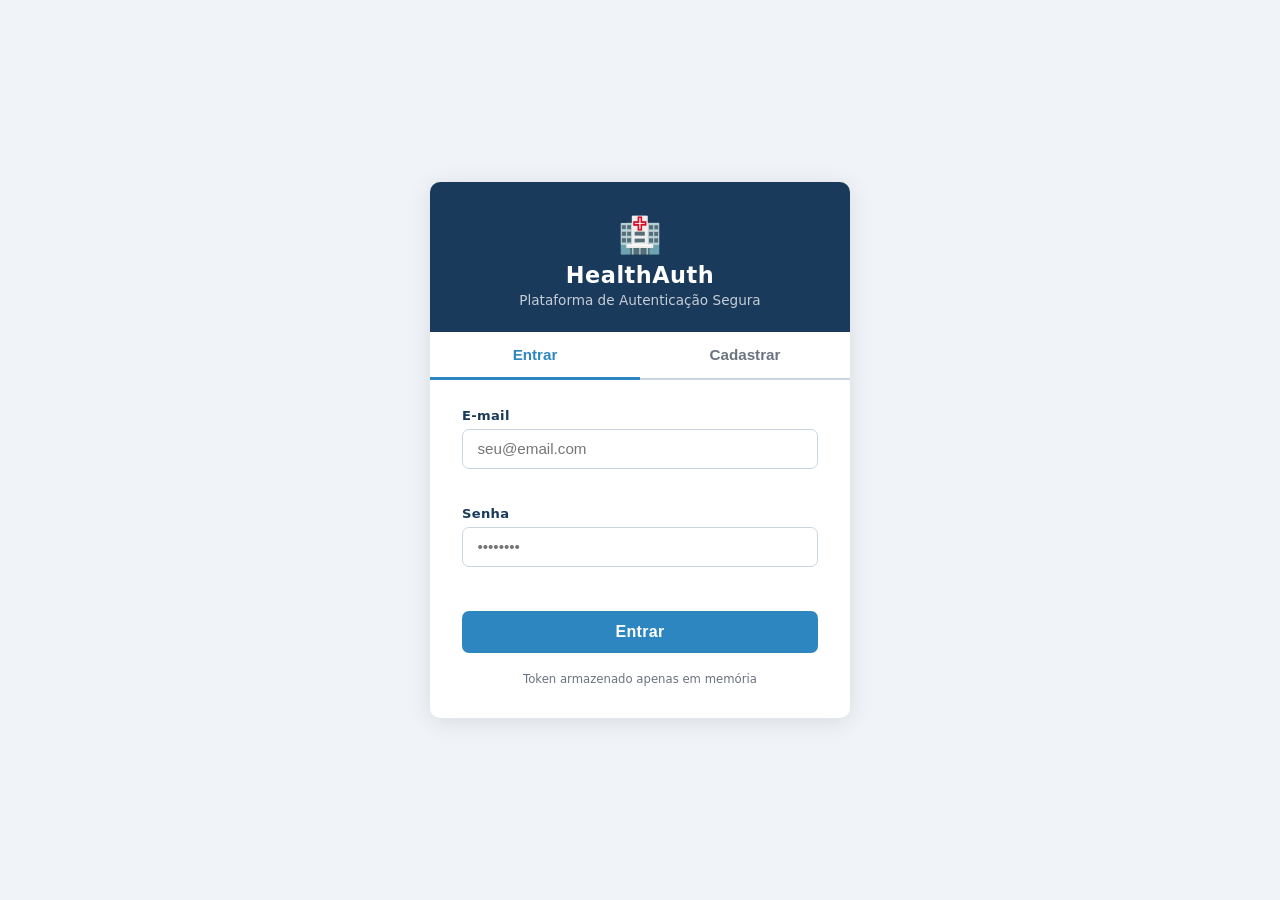
==== Frontend/dashboard.html @ e2c79080 "init" ====
<!DOCTYPE html>
<html lang="pt-BR">

<head>
  <meta charset="UTF-8" />
  <meta name="viewport" content="width=device-width, initial-scale=1.0" />
  <title>HealthAuth — Dashboard</title>
  <style>
    *,
    *::before,
    *::after {
      box-sizing: border-box;
      margin: 0;
      padding: 0;
    }

    :root {
      --primary: #1A3A5C;
      --accent: #2E86C1;
      --light: #D6EAF8;
      --danger: #C0392B;
      --success: #1E8449;
      --bg: #F0F4F8;
      --card: #FFFFFF;
      --text: #222222;
      --muted: #6B7280;
      --border: #CBD5E1;
      --radius: 10px;
      --shadow: 0 4px 24px rgba(0, 0, 0, .10);
    }

    body {
      font-family: 'Segoe UI', system-ui, sans-serif;
      background: var(--bg);
      color: var(--text);
      min-height: 100vh;
    }

    /* ── Navbar ── */
    nav {
      background: var(--primary);
      color: #fff;
      display: flex;
      align-items: center;
      justify-content: space-between;
      padding: 0 2rem;
      height: 60px;
      box-shadow: 0 2px 8px rgba(0, 0, 0, .2);
    }

    .nav-brand {
      font-size: 1.15rem;
      font-weight: 700;
      letter-spacing: .5px;
    }

    .nav-right {
      display: flex;
      align-items: center;
      gap: 1.2rem;
    }

    .nav-user {
      font-size: .9rem;
      opacity: .85;
    }

    .btn-logout {
      background: rgba(255, 255, 255, .15);
      border: 1px solid rgba(255, 255, 255, .3);
      color: #fff;
      padding: .4rem .9rem;
      border-radius: 6px;
      font-size: .85rem;
      font-weight: 600;
      cursor: pointer;
      transition: background .2s;
    }

    .btn-logout:hover {
      background: rgba(255, 255, 255, .28);
    }

    /* ── Layout ── */
    main {
      max-width: 900px;
      margin: 2.5rem auto;
      padding: 0 1.5rem;
    }

    .welcome {
      background: var(--card);
      border-radius: var(--radius);
      box-shadow: var(--shadow);
      padding: 1.8rem 2rem;
      margin-bottom: 1.5rem;
      border-left: 5px solid var(--accent);
    }

    .welcome h2 {
      font-size: 1.3rem;
      color: var(--primary);
      margin-bottom: .3rem;
    }

    .welcome p {
      color: var(--muted);
      font-size: .92rem;
    }

    /* ── Cards grid ── */
    .grid {
      display: grid;
      grid-template-columns: repeat(auto-fit, minmax(240px, 1fr));
      gap: 1.2rem;
      margin-bottom: 1.5rem;
    }

    .info-card {
      background: var(--card);
      border-radius: var(--radius);
      box-shadow: var(--shadow);
      padding: 1.4rem 1.6rem;
    }

    .info-card .label {
      font-size: .78rem;
      font-weight: 700;
      color: var(--muted);
      text-transform: uppercase;
      letter-spacing: .5px;
      margin-bottom: .4rem;
    }

    .info-card .value {
      font-size: 1rem;
      color: var(--text);
      word-break: break-all;
    }

    .info-card .badge {
      display: inline-block;
      background: var(--light);
      color: var(--primary);
      font-size: .78rem;
      font-weight: 700;
      padding: .2rem .6rem;
      border-radius: 20px;
      margin-top: .3rem;
    }

    /* ── Token viewer ── */
    .token-card {
      background: var(--card);
      border-radius: var(--radius);
      box-shadow: var(--shadow);
      padding: 1.6rem 2rem;
      margin-bottom: 1.5rem;
    }

    .token-card h3 {
      color: var(--primary);
      font-size: 1rem;
      margin-bottom: 1rem;
      display: flex;
      align-items: center;
      gap: .4rem;
    }

    .token-parts {
      display: flex;
      flex-direction: column;
      gap: .6rem;
    }

    .token-part {
      border-radius: 6px;
      padding: .7rem 1rem;
      font-family: monospace;
      font-size: .78rem;
      word-break: break-all;
    }

    .part-header {
      background: #fde8e8;
      color: #922b21;
    }

    .part-payload {
      background: #e8f5e9;
      color: #1a5c2a;
    }

    .part-sig {
      background: #fff3cd;
      color: #856404;
    }

    .part-label {
      font-size: .7rem;
      font-weight: 700;
      text-transform: uppercase;
      margin-bottom: .25rem;
      opacity: .7;
    }

    /* ── Payload decoded ── */
    .payload-box {
      background: #f8fafc;
      border: 1px solid var(--border);
      border-radius: 6px;
      padding: .8rem 1rem;
      font-family: monospace;
      font-size: .82rem;
      white-space: pre-wrap;
      color: var(--text);
    }

    /* ── Security note ── */
    .security-banner {
      background: #e8f5e9;
      border: 1px solid #c8e6c9;
      border-radius: var(--radius);
      padding: 1rem 1.4rem;
      font-size: .85rem;
      color: var(--success);
      display: flex;
      gap: .6rem;
      align-items: flex-start;
    }

    .security-banner strong {
      display: block;
      margin-bottom: .2rem;
    }

    /* ── Overlay de carregamento ── */
    #loading {
      position: fixed;
      inset: 0;
      background: #fff;
      display: flex;
      align-items: center;
      justify-content: center;
      font-size: 1.1rem;
      color: var(--muted);
      z-index: 999;
    }
  </style>
</head>

<body>

  <div id="loading">🔐 Verificando autenticação...</div>

  <nav>
    <span class="nav-brand">🏥 HealthAuth</span>
    <div class="nav-right">
      <span class="nav-user" id="nav-email">—</span>
      <button class="btn-logout" onclick="logout()">Sair</button>
    </div>
  </nav>

  <main id="main-content" style="display:none">

    <div class="welcome">
      <h2 id="welcome-msg">Bem-vindo! 👋</h2>
      <p>Você está autenticado. Esta página só é acessível com um JWT válido armazenado em memória.</p>
    </div>

    <div class="grid">
      <div class="info-card">
        <div class="label">Usuário (sub)</div>
        <div class="value" id="info-email">—</div>
      </div>
      <div class="info-card">
        <div class="label">Perfil (role)</div>
        <div class="value"><span class="badge" id="info-role">—</span></div>
      </div>
      <div class="info-card">
        <div class="label">Token emitido em</div>
        <div class="value" id="info-iat">—</div>
      </div>
      <div class="info-card">
        <div class="label">Token expira em</div>
        <div class="value" id="info-exp">—</div>
      </div>
    </div>

    <div class="token-card">
      <h3>🔍 Anatomia do seu JWT</h3>
      <div class="token-parts">
        <div class="token-part part-header">
          <div class="part-label">Header (vermelho)</div>
          <span id="raw-header">—</span>
        </div>
        <div class="token-part part-payload">
          <div class="part-label">Payload (verde) — visível sem chave secreta!</div>
          <span id="raw-payload">—</span>
        </div>
        <div class="token-part part-sig">
          <div class="part-label">Signature (amarelo) — só verificável com a chave secreta</div>
          <span id="raw-sig">—</span>
        </div>
      </div>

      <h3 style="margin-top:1.2rem">📦 Payload decodificado</h3>
      <pre class="payload-box" id="payload-decoded">—</pre>
    </div>

    <div class="security-banner">
      <span>🔒</span>
      <div>
        <strong>Armazenamento seguro em memória</strong>
        O token JWT está salvo apenas em uma variável JavaScript (não em <code>localStorage</code>
        nem <code>sessionStorage</code>). Se você fechar esta aba, o token é descartado e
        será necessário fazer login novamente — exatamente como deve funcionar.
      </div>
    </div>

  </main>

  <script>
    // ═══════════════════════════════════════════════════════════════
    // AuthStore compartilhado — em produção real, estaria num módulo
    // JS separado importado via <script type="module">
    // ═══════════════════════════════════════════════════════════════
    const AuthStore = (() => {
      let _token = null;
      return {
        set(t) { _token = t; },
        get() { return _token; },
        clear() { _token = null; },
        isAuth() { return !!_token; }
      };
    })();

    // ── Simula recuperação do token da página de login ─────────────
    // Em produção real, o token viria de uma chamada à API de login
    // feita nesta mesma sessão (mesmo módulo JS). Aqui, para fins
    // didáticos, usamos sessionStorage APENAS como ponte entre páginas,
    // e limpamos imediatamente após ler — o token de trabalho
    // permanece apenas na variável em memória.

    (function bootstrap() {
      const bridgeToken = sessionStorage.getItem('_auth_bridge');
      if (bridgeToken) {
        AuthStore.set(bridgeToken);
        sessionStorage.removeItem('_auth_bridge'); // limpa o storage imediatamente
      }
    })();

    // ── Proteção de rota ───────────────────────────────────────────
    window.addEventListener('DOMContentLoaded', () => {
      if (!AuthStore.isAuth()) {
        window.location.href = 'index.html';
        return;
      }
      document.getElementById('loading').style.display = 'none';
      document.getElementById('main-content').style.display = 'block';
      renderToken(AuthStore.get());
    });

    // ── Decode JWT (sem verificação — apenas visualização didática) ──
    function base64UrlDecode(str) {
      str = str.replace(/-/g, '+').replace(/_/g, '/');
      while (str.length % 4) str += '=';
      try { return JSON.parse(atob(str)); } catch { return null; }
    }

    function renderToken(token) {
      const parts = token.split('.');
      if (parts.length !== 3) return;

      const [h, p, s] = parts;
      const header = base64UrlDecode(h);
      const payload = base64UrlDecode(p);

      document.getElementById('raw-header').textContent = h;
      document.getElementById('raw-payload').textContent = p;
      document.getElementById('raw-sig').textContent = s;

      if (payload) {
        document.getElementById('info-email').textContent = payload.sub || '—';
        document.getElementById('info-role').textContent = payload.role || payload.roles || '—';
        document.getElementById('nav-email').textContent = payload.sub || '—';
        document.getElementById('welcome-msg').textContent =
          `Bem-vindo, ${payload.name || payload.sub}! 👋`;

        const fmt = ts => ts ? new Date(ts * 1000).toLocaleString('pt-BR') : '—';
        document.getElementById('info-iat').textContent = fmt(payload.iat);
        document.getElementById('info-exp').textContent = fmt(payload.exp);

        document.getElementById('payload-decoded').textContent =
          JSON.stringify(payload, null, 2);
      }
    }

    // ── Logout ─────────────────────────────────────────────────────
    async function logout() {
      const token = AuthStore.get();
      // Notifica a API para invalidar o token no servidor
      try {
        await fetch('http://localhost:8080/api/auth/logout', {
          method: 'POST',
          headers: { 'Authorization': `Bearer ${token}` }
        });
      } catch { /* ignora erros de rede no logout */ }

      AuthStore.clear();
      window.location.href = 'index.html';
    }

    // ── Requisição autenticada (exemplo de uso) ───────────────────
    async function fetchAutenticado(url, options = {}) {
      const token = AuthStore.get();
      if (!token) { window.location.href = 'index.html'; return; }

      const res = await fetch(url, {
        ...options,
        headers: {
          ...options.headers,
          'Authorization': `Bearer ${token}`
        }
      });

      if (res.status === 401) {
        console.log("TESTE");
        AuthStore.clear();
        window.location.href = 'index.html';
        return;
      }
      return res;
    }
  </script>
</body>

</html>
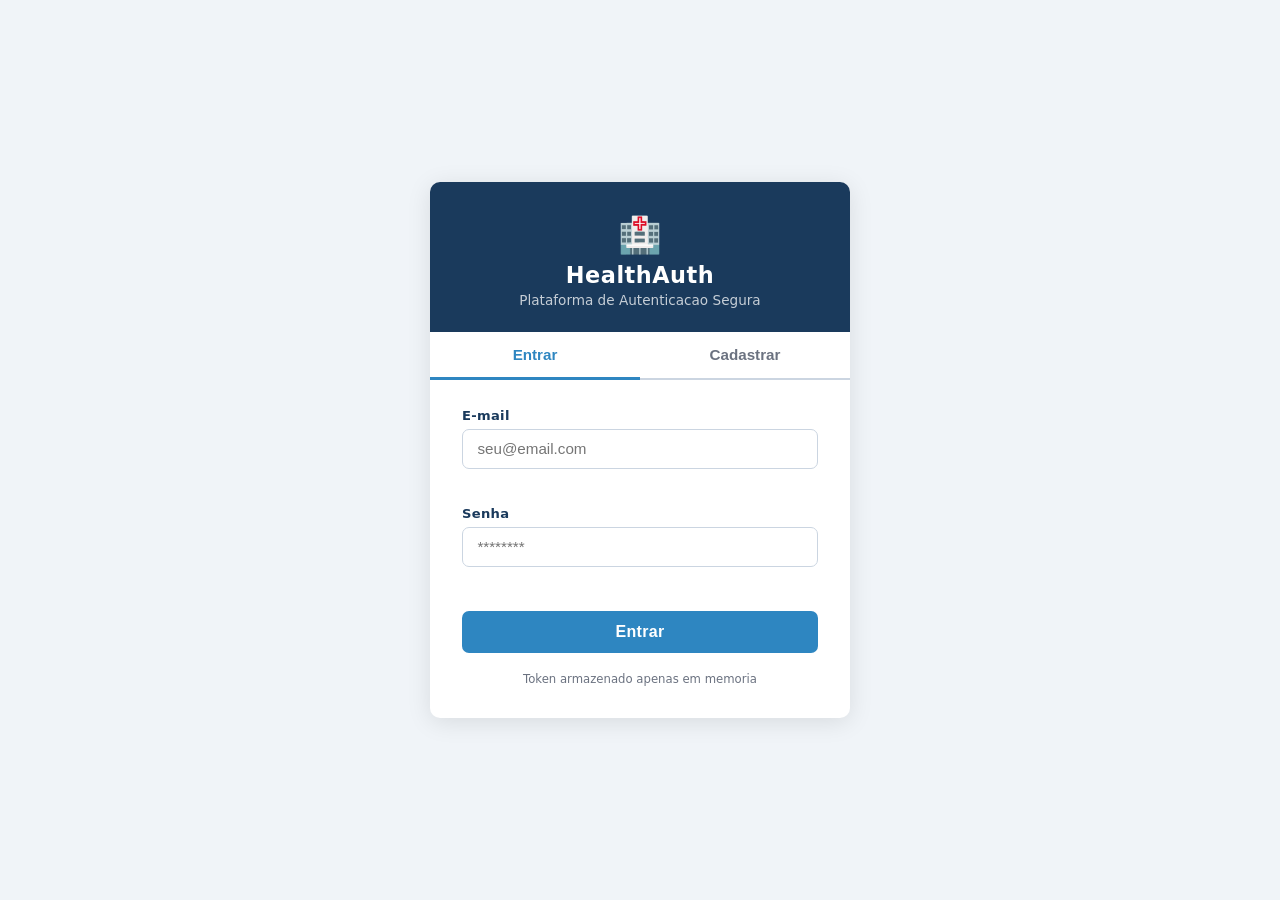
==== commit a168ae31: "feat: add UI and validation scripts for alert handling and password strength - Introduced `ui.js` fo" ====
--- a/Frontend/dashboard.html
+++ b/Frontend/dashboard.html
@@ -4,435 +4,110 @@
 <head>
   <meta charset="UTF-8" />
   <meta name="viewport" content="width=device-width, initial-scale=1.0" />
-  <title>HealthAuth — Dashboard</title>
-  <style>
-    *,
-    *::before,
-    *::after {
-      box-sizing: border-box;
-      margin: 0;
-      padding: 0;
-    }
-
-    :root {
-      --primary: #1A3A5C;
-      --accent: #2E86C1;
-      --light: #D6EAF8;
-      --danger: #C0392B;
-      --success: #1E8449;
-      --bg: #F0F4F8;
-      --card: #FFFFFF;
-      --text: #222222;
-      --muted: #6B7280;
-      --border: #CBD5E1;
-      --radius: 10px;
-      --shadow: 0 4px 24px rgba(0, 0, 0, .10);
-    }
-
-    body {
-      font-family: 'Segoe UI', system-ui, sans-serif;
-      background: var(--bg);
-      color: var(--text);
-      min-height: 100vh;
-    }
-
-    /* ── Navbar ── */
-    nav {
-      background: var(--primary);
-      color: #fff;
-      display: flex;
-      align-items: center;
-      justify-content: space-between;
-      padding: 0 2rem;
-      height: 60px;
-      box-shadow: 0 2px 8px rgba(0, 0, 0, .2);
-    }
-
-    .nav-brand {
-      font-size: 1.15rem;
-      font-weight: 700;
-      letter-spacing: .5px;
-    }
-
-    .nav-right {
-      display: flex;
-      align-items: center;
-      gap: 1.2rem;
-    }
-
-    .nav-user {
-      font-size: .9rem;
-      opacity: .85;
-    }
-
-    .btn-logout {
-      background: rgba(255, 255, 255, .15);
-      border: 1px solid rgba(255, 255, 255, .3);
-      color: #fff;
-      padding: .4rem .9rem;
-      border-radius: 6px;
-      font-size: .85rem;
-      font-weight: 600;
-      cursor: pointer;
-      transition: background .2s;
-    }
-
-    .btn-logout:hover {
-      background: rgba(255, 255, 255, .28);
-    }
-
-    /* ── Layout ── */
-    main {
-      max-width: 900px;
-      margin: 2.5rem auto;
-      padding: 0 1.5rem;
-    }
-
-    .welcome {
-      background: var(--card);
-      border-radius: var(--radius);
-      box-shadow: var(--shadow);
-      padding: 1.8rem 2rem;
-      margin-bottom: 1.5rem;
-      border-left: 5px solid var(--accent);
-    }
-
-    .welcome h2 {
-      font-size: 1.3rem;
-      color: var(--primary);
-      margin-bottom: .3rem;
-    }
-
-    .welcome p {
-      color: var(--muted);
-      font-size: .92rem;
-    }
-
-    /* ── Cards grid ── */
-    .grid {
-      display: grid;
-      grid-template-columns: repeat(auto-fit, minmax(240px, 1fr));
-      gap: 1.2rem;
-      margin-bottom: 1.5rem;
-    }
-
-    .info-card {
-      background: var(--card);
-      border-radius: var(--radius);
-      box-shadow: var(--shadow);
-      padding: 1.4rem 1.6rem;
-    }
-
-    .info-card .label {
-      font-size: .78rem;
-      font-weight: 700;
-      color: var(--muted);
-      text-transform: uppercase;
-      letter-spacing: .5px;
-      margin-bottom: .4rem;
-    }
-
-    .info-card .value {
-      font-size: 1rem;
-      color: var(--text);
-      word-break: break-all;
-    }
-
-    .info-card .badge {
-      display: inline-block;
-      background: var(--light);
-      color: var(--primary);
-      font-size: .78rem;
-      font-weight: 700;
-      padding: .2rem .6rem;
-      border-radius: 20px;
-      margin-top: .3rem;
-    }
-
-    /* ── Token viewer ── */
-    .token-card {
-      background: var(--card);
-      border-radius: var(--radius);
-      box-shadow: var(--shadow);
-      padding: 1.6rem 2rem;
-      margin-bottom: 1.5rem;
-    }
-
-    .token-card h3 {
-      color: var(--primary);
-      font-size: 1rem;
-      margin-bottom: 1rem;
-      display: flex;
-      align-items: center;
-      gap: .4rem;
-    }
-
-    .token-parts {
-      display: flex;
-      flex-direction: column;
-      gap: .6rem;
-    }
-
-    .token-part {
-      border-radius: 6px;
-      padding: .7rem 1rem;
-      font-family: monospace;
-      font-size: .78rem;
-      word-break: break-all;
-    }
-
-    .part-header {
-      background: #fde8e8;
-      color: #922b21;
-    }
-
-    .part-payload {
-      background: #e8f5e9;
-      color: #1a5c2a;
-    }
-
-    .part-sig {
-      background: #fff3cd;
-      color: #856404;
-    }
-
-    .part-label {
-      font-size: .7rem;
-      font-weight: 700;
-      text-transform: uppercase;
-      margin-bottom: .25rem;
-      opacity: .7;
-    }
-
-    /* ── Payload decoded ── */
-    .payload-box {
-      background: #f8fafc;
-      border: 1px solid var(--border);
-      border-radius: 6px;
-      padding: .8rem 1rem;
-      font-family: monospace;
-      font-size: .82rem;
-      white-space: pre-wrap;
-      color: var(--text);
-    }
-
-    /* ── Security note ── */
-    .security-banner {
-      background: #e8f5e9;
-      border: 1px solid #c8e6c9;
-      border-radius: var(--radius);
-      padding: 1rem 1.4rem;
-      font-size: .85rem;
-      color: var(--success);
-      display: flex;
-      gap: .6rem;
-      align-items: flex-start;
-    }
-
-    .security-banner strong {
-      display: block;
-      margin-bottom: .2rem;
-    }
-
-    /* ── Overlay de carregamento ── */
-    #loading {
-      position: fixed;
-      inset: 0;
-      background: #fff;
-      display: flex;
-      align-items: center;
-      justify-content: center;
-      font-size: 1.1rem;
-      color: var(--muted);
-      z-index: 999;
-    }
-  </style>
+  <title>HealthAuth - Dashboard</title>
+  <link rel="stylesheet" href="./assets/css/base.css" />
+  <link rel="stylesheet" href="./assets/css/dashboard.css" />
 </head>
 
 <body>
-
-  <div id="loading">🔐 Verificando autenticação...</div>
+  <div id="loading">🔐 Verificando autenticacao...</div>
 
   <nav>
     <span class="nav-brand">🏥 HealthAuth</span>
     <div class="nav-right">
-      <span class="nav-user" id="nav-email">—</span>
-      <button class="btn-logout" onclick="logout()">Sair</button>
+      <span class="nav-user" id="nav-email">-</span>
+      <button class="btn-logout" id="logout-btn" type="button">Sair</button>
     </div>
   </nav>
 
   <main id="main-content" style="display:none">
+    <section class="welcome">
+      <h2 id="welcome-msg">Bem-vindo!</h2>
+      <p>Voce esta autenticado. Esta pagina so e acessivel com um JWT valido armazenado em memoria.</p>
+    </section>
 
-    <div class="welcome">
-      <h2 id="welcome-msg">Bem-vindo! 👋</h2>
-      <p>Você está autenticado. Esta página só é acessível com um JWT válido armazenado em memória.</p>
-    </div>
-
-    <div class="grid">
+    <section class="grid">
       <div class="info-card">
-        <div class="label">Usuário (sub)</div>
-        <div class="value" id="info-email">—</div>
+        <div class="label">Usuario (sub)</div>
+        <div class="value" id="info-email">-</div>
       </div>
       <div class="info-card">
         <div class="label">Perfil (role)</div>
-        <div class="value"><span class="badge" id="info-role">—</span></div>
+        <div class="value"><span class="badge" id="info-role">-</span></div>
       </div>
       <div class="info-card">
         <div class="label">Token emitido em</div>
-        <div class="value" id="info-iat">—</div>
+        <div class="value" id="info-iat">-</div>
       </div>
       <div class="info-card">
         <div class="label">Token expira em</div>
-        <div class="value" id="info-exp">—</div>
+        <div class="value" id="info-exp">-</div>
       </div>
-    </div>
+    </section>
 
-    <div class="token-card">
-      <h3>🔍 Anatomia do seu JWT</h3>
+    <section class="token-card">
+      <h3>Anatomia do seu JWT</h3>
       <div class="token-parts">
         <div class="token-part part-header">
-          <div class="part-label">Header (vermelho)</div>
-          <span id="raw-header">—</span>
+          <div class="part-label">Header</div>
+          <span id="raw-header">-</span>
         </div>
         <div class="token-part part-payload">
-          <div class="part-label">Payload (verde) — visível sem chave secreta!</div>
-          <span id="raw-payload">—</span>
+          <div class="part-label">Payload</div>
+          <span id="raw-payload">-</span>
         </div>
         <div class="token-part part-sig">
-          <div class="part-label">Signature (amarelo) — só verificável com a chave secreta</div>
-          <span id="raw-sig">—</span>
+          <div class="part-label">Signature</div>
+          <span id="raw-sig">-</span>
         </div>
       </div>
 
-      <h3 style="margin-top:1.2rem">📦 Payload decodificado</h3>
-      <pre class="payload-box" id="payload-decoded">—</pre>
-    </div>
+      <h3 style="margin-top:1.2rem">Payload decodificado</h3>
+      <pre class="payload-box" id="payload-decoded">-</pre>
+    </section>
 
-    <div class="security-banner">
+    <section class="security-banner">
       <span>🔒</span>
       <div>
-        <strong>Armazenamento seguro em memória</strong>
-        O token JWT está salvo apenas em uma variável JavaScript (não em <code>localStorage</code>
-        nem <code>sessionStorage</code>). Se você fechar esta aba, o token é descartado e
-        será necessário fazer login novamente — exatamente como deve funcionar.
+        <strong>Armazenamento seguro em memoria</strong>
+        O token JWT fica apenas em variavel JavaScript e e descartado ao encerrar a sessao.
       </div>
-    </div>
+    </section>
 
+    <section class="admin-panel" id="admin-panel" hidden>
+      <div class="admin-panel__header">
+        <div>
+          <div class="admin-panel__eyebrow">Area administrativa</div>
+          <h3>Lista de usuarios</h3>
+          <p class="admin-panel__subtitle">Somente contas ADMIN conseguem visualizar estes dados.</p>
+        </div>
+        <div class="admin-count" id="admin-count">0 usuarios</div>
+      </div>
+
+      <div class="admin-table-wrap">
+        <table class="admin-table">
+          <thead>
+            <tr>
+              <th>ID</th>
+              <th>Nome</th>
+              <th>E-mail</th>
+              <th>Perfil</th>
+            </tr>
+          </thead>
+          <tbody id="users-table-body">
+            <tr>
+              <td colspan="4">Carregando usuarios...</td>
+            </tr>
+          </tbody>
+        </table>
+      </div>
+
+      <p class="admin-empty" id="users-empty" hidden></p>
+    </section>
   </main>
 
-  <script>
-    // ═══════════════════════════════════════════════════════════════
-    // AuthStore compartilhado — em produção real, estaria num módulo
-    // JS separado importado via <script type="module">
-    // ═══════════════════════════════════════════════════════════════
-    const AuthStore = (() => {
-      let _token = null;
-      return {
-        set(t) { _token = t; },
-        get() { return _token; },
-        clear() { _token = null; },
-        isAuth() { return !!_token; }
-      };
-    })();
-
-    // ── Simula recuperação do token da página de login ─────────────
-    // Em produção real, o token viria de uma chamada à API de login
-    // feita nesta mesma sessão (mesmo módulo JS). Aqui, para fins
-    // didáticos, usamos sessionStorage APENAS como ponte entre páginas,
-    // e limpamos imediatamente após ler — o token de trabalho
-    // permanece apenas na variável em memória.
-
-    (function bootstrap() {
-      const bridgeToken = sessionStorage.getItem('_auth_bridge');
-      if (bridgeToken) {
-        AuthStore.set(bridgeToken);
-        sessionStorage.removeItem('_auth_bridge'); // limpa o storage imediatamente
-      }
-    })();
-
-    // ── Proteção de rota ───────────────────────────────────────────
-    window.addEventListener('DOMContentLoaded', () => {
-      if (!AuthStore.isAuth()) {
-        window.location.href = 'index.html';
-        return;
-      }
-      document.getElementById('loading').style.display = 'none';
-      document.getElementById('main-content').style.display = 'block';
-      renderToken(AuthStore.get());
-    });
-
-    // ── Decode JWT (sem verificação — apenas visualização didática) ──
-    function base64UrlDecode(str) {
-      str = str.replace(/-/g, '+').replace(/_/g, '/');
-      while (str.length % 4) str += '=';
-      try { return JSON.parse(atob(str)); } catch { return null; }
-    }
-
-    function renderToken(token) {
-      const parts = token.split('.');
-      if (parts.length !== 3) return;
-
-      const [h, p, s] = parts;
-      const header = base64UrlDecode(h);
-      const payload = base64UrlDecode(p);
-
-      document.getElementById('raw-header').textContent = h;
-      document.getElementById('raw-payload').textContent = p;
-      document.getElementById('raw-sig').textContent = s;
-
-      if (payload) {
-        document.getElementById('info-email').textContent = payload.sub || '—';
-        document.getElementById('info-role').textContent = payload.role || payload.roles || '—';
-        document.getElementById('nav-email').textContent = payload.sub || '—';
-        document.getElementById('welcome-msg').textContent =
-          `Bem-vindo, ${payload.name || payload.sub}! 👋`;
-
-        const fmt = ts => ts ? new Date(ts * 1000).toLocaleString('pt-BR') : '—';
-        document.getElementById('info-iat').textContent = fmt(payload.iat);
-        document.getElementById('info-exp').textContent = fmt(payload.exp);
-
-        document.getElementById('payload-decoded').textContent =
-          JSON.stringify(payload, null, 2);
-      }
-    }
-
-    // ── Logout ─────────────────────────────────────────────────────
-    async function logout() {
-      const token = AuthStore.get();
-      // Notifica a API para invalidar o token no servidor
-      try {
-        await fetch('http://localhost:8080/api/auth/logout', {
-          method: 'POST',
-          headers: { 'Authorization': `Bearer ${token}` }
-        });
-      } catch { /* ignora erros de rede no logout */ }
-
-      AuthStore.clear();
-      window.location.href = 'index.html';
-    }
-
-    // ── Requisição autenticada (exemplo de uso) ───────────────────
-    async function fetchAutenticado(url, options = {}) {
-      const token = AuthStore.get();
-      if (!token) { window.location.href = 'index.html'; return; }
-
-      const res = await fetch(url, {
-        ...options,
-        headers: {
-          ...options.headers,
-          'Authorization': `Bearer ${token}`
-        }
-      });
-
-      if (res.status === 401) {
-        console.log("TESTE");
-        AuthStore.clear();
-        window.location.href = 'index.html';
-        return;
-      }
-      return res;
-    }
-  </script>
+  <script src="./env.js"></script>
+  <script type="module" src="./assets/js/dashboard-page.js"></script>
 </body>
 
-</html>+</html>
--- a/Frontend/assets/css/base.css
+++ b/Frontend/assets/css/base.css
@@ -0,0 +1,27 @@
+*,
+*::before,
+*::after {
+  box-sizing: border-box;
+  margin: 0;
+  padding: 0;
+}
+
+:root {
+  --primary: #1A3A5C;
+  --accent: #2E86C1;
+  --light: #D6EAF8;
+  --danger: #C0392B;
+  --success: #1E8449;
+  --bg: #F0F4F8;
+  --card: #FFFFFF;
+  --text: #222222;
+  --muted: #6B7280;
+  --border: #CBD5E1;
+  --radius: 10px;
+  --shadow: 0 4px 24px rgba(0, 0, 0, 0.10);
+}
+
+body {
+  font-family: "Segoe UI", system-ui, sans-serif;
+  color: var(--text);
+}
--- a/Frontend/assets/css/dashboard.css
+++ b/Frontend/assets/css/dashboard.css
@@ -0,0 +1,330 @@
+body {
+  background: var(--bg);
+  min-height: 100vh;
+}
+
+nav {
+  background: var(--primary);
+  color: #fff;
+  display: flex;
+  align-items: center;
+  justify-content: space-between;
+  padding: 0 2rem;
+  height: 60px;
+  box-shadow: 0 2px 8px rgba(0, 0, 0, 0.2);
+}
+
+.nav-brand {
+  font-size: 1.15rem;
+  font-weight: 700;
+  letter-spacing: 0.5px;
+}
+
+.nav-right {
+  display: flex;
+  align-items: center;
+  gap: 1.2rem;
+}
+
+.nav-user {
+  font-size: 0.9rem;
+  opacity: 0.85;
+}
+
+.btn-logout {
+  background: rgba(255, 255, 255, 0.15);
+  border: 1px solid rgba(255, 255, 255, 0.3);
+  color: #fff;
+  padding: 0.4rem 0.9rem;
+  border-radius: 6px;
+  font-size: 0.85rem;
+  font-weight: 600;
+  cursor: pointer;
+  transition: background 0.2s;
+}
+
+.btn-logout:hover {
+  background: rgba(255, 255, 255, 0.28);
+}
+
+main {
+  max-width: 900px;
+  margin: 2.5rem auto;
+  padding: 0 1.5rem;
+}
+
+.welcome {
+  background: var(--card);
+  border-radius: var(--radius);
+  box-shadow: var(--shadow);
+  padding: 1.8rem 2rem;
+  margin-bottom: 1.5rem;
+  border-left: 5px solid var(--accent);
+}
+
+.welcome h2 {
+  font-size: 1.3rem;
+  color: var(--primary);
+  margin-bottom: 0.3rem;
+}
+
+.welcome p {
+  color: var(--muted);
+  font-size: 0.92rem;
+}
+
+.grid {
+  display: grid;
+  grid-template-columns: repeat(auto-fit, minmax(240px, 1fr));
+  gap: 1.2rem;
+  margin-bottom: 1.5rem;
+}
+
+.info-card {
+  background: var(--card);
+  border-radius: var(--radius);
+  box-shadow: var(--shadow);
+  padding: 1.4rem 1.6rem;
+}
+
+.info-card .label {
+  font-size: 0.78rem;
+  font-weight: 700;
+  color: var(--muted);
+  text-transform: uppercase;
+  letter-spacing: 0.5px;
+  margin-bottom: 0.4rem;
+}
+
+.info-card .value {
+  font-size: 1rem;
+  color: var(--text);
+  word-break: break-all;
+}
+
+.info-card .badge {
+  display: inline-block;
+  background: var(--light);
+  color: var(--primary);
+  font-size: 0.78rem;
+  font-weight: 700;
+  padding: 0.2rem 0.6rem;
+  border-radius: 20px;
+  margin-top: 0.3rem;
+}
+
+.token-card {
+  background: var(--card);
+  border-radius: var(--radius);
+  box-shadow: var(--shadow);
+  padding: 1.6rem 2rem;
+  margin-bottom: 1.5rem;
+}
+
+.token-card h3 {
+  color: var(--primary);
+  font-size: 1rem;
+  margin-bottom: 1rem;
+  display: flex;
+  align-items: center;
+  gap: 0.4rem;
+}
+
+.token-parts {
+  display: flex;
+  flex-direction: column;
+  gap: 0.6rem;
+}
+
+.token-part {
+  border-radius: 6px;
+  padding: 0.7rem 1rem;
+  font-family: monospace;
+  font-size: 0.78rem;
+  word-break: break-all;
+}
+
+.part-header {
+  background: #fde8e8;
+  color: #922b21;
+}
+
+.part-payload {
+  background: #e8f5e9;
+  color: #1a5c2a;
+}
+
+.part-sig {
+  background: #fff3cd;
+  color: #856404;
+}
+
+.part-label {
+  font-size: 0.7rem;
+  font-weight: 700;
+  text-transform: uppercase;
+  margin-bottom: 0.25rem;
+  opacity: 0.7;
+}
+
+.payload-box {
+  background: #f8fafc;
+  border: 1px solid var(--border);
+  border-radius: 6px;
+  padding: 0.8rem 1rem;
+  font-family: monospace;
+  font-size: 0.82rem;
+  white-space: pre-wrap;
+  color: var(--text);
+}
+
+.security-banner {
+  background: #e8f5e9;
+  border: 1px solid #c8e6c9;
+  border-radius: var(--radius);
+  padding: 1rem 1.4rem;
+  font-size: 0.85rem;
+  color: var(--success);
+  display: flex;
+  gap: 0.6rem;
+  align-items: flex-start;
+}
+
+.security-banner strong {
+  display: block;
+  margin-bottom: 0.2rem;
+}
+
+.admin-panel {
+  margin-top: 1.5rem;
+  background: linear-gradient(180deg, #ffffff 0%, #f8fbff 100%);
+  border: 1px solid rgba(46, 134, 193, 0.18);
+  border-radius: var(--radius);
+  box-shadow: var(--shadow);
+  padding: 1.4rem 1.5rem;
+}
+
+.admin-panel__header {
+  display: flex;
+  align-items: flex-start;
+  justify-content: space-between;
+  gap: 1rem;
+  margin-bottom: 1rem;
+}
+
+.admin-panel__eyebrow {
+  font-size: 0.72rem;
+  font-weight: 800;
+  letter-spacing: 0.12em;
+  text-transform: uppercase;
+  color: var(--accent);
+  margin-bottom: 0.3rem;
+}
+
+.admin-panel h3 {
+  color: var(--primary);
+  font-size: 1rem;
+  margin: 0;
+}
+
+.admin-panel__subtitle {
+  color: var(--muted);
+  font-size: 0.88rem;
+  margin-top: 0.35rem;
+}
+
+.admin-count {
+  flex: 0 0 auto;
+  background: var(--light);
+  color: var(--primary);
+  font-size: 0.78rem;
+  font-weight: 700;
+  padding: 0.35rem 0.65rem;
+  border-radius: 999px;
+}
+
+.admin-table-wrap {
+  overflow-x: auto;
+  border: 1px solid var(--border);
+  border-radius: 8px;
+  background: #fff;
+}
+
+.admin-table {
+  width: 100%;
+  border-collapse: collapse;
+  min-width: 640px;
+}
+
+.admin-table th,
+.admin-table td {
+  text-align: left;
+  padding: 0.9rem 1rem;
+  border-bottom: 1px solid #e5e7eb;
+  vertical-align: top;
+  font-size: 0.88rem;
+}
+
+.admin-table th {
+  background: #f8fafc;
+  color: var(--muted);
+  font-size: 0.73rem;
+  text-transform: uppercase;
+  letter-spacing: 0.08em;
+}
+
+.admin-table tbody tr:last-child td {
+  border-bottom: none;
+}
+
+.admin-table code {
+  font-family: monospace;
+  font-size: 0.84rem;
+  color: var(--primary);
+}
+
+.admin-table .tag {
+  display: inline-flex;
+  align-items: center;
+  justify-content: center;
+  padding: 0.2rem 0.55rem;
+  border-radius: 999px;
+  background: #eef6ff;
+  color: #164e7a;
+  font-size: 0.72rem;
+  font-weight: 700;
+  text-transform: uppercase;
+  letter-spacing: 0.05em;
+}
+
+.admin-empty {
+  margin-top: 0.75rem;
+  color: var(--muted);
+  font-size: 0.88rem;
+}
+
+.admin-error {
+  color: var(--danger);
+}
+
+#loading {
+  position: fixed;
+  inset: 0;
+  background: #fff;
+  display: flex;
+  align-items: center;
+  justify-content: center;
+  font-size: 1.1rem;
+  color: var(--muted);
+  z-index: 999;
+}
+
+@media (max-width: 640px) {
+  nav {
+    padding: 0 1rem;
+  }
+
+  .nav-user {
+    display: none;
+  }
+}
